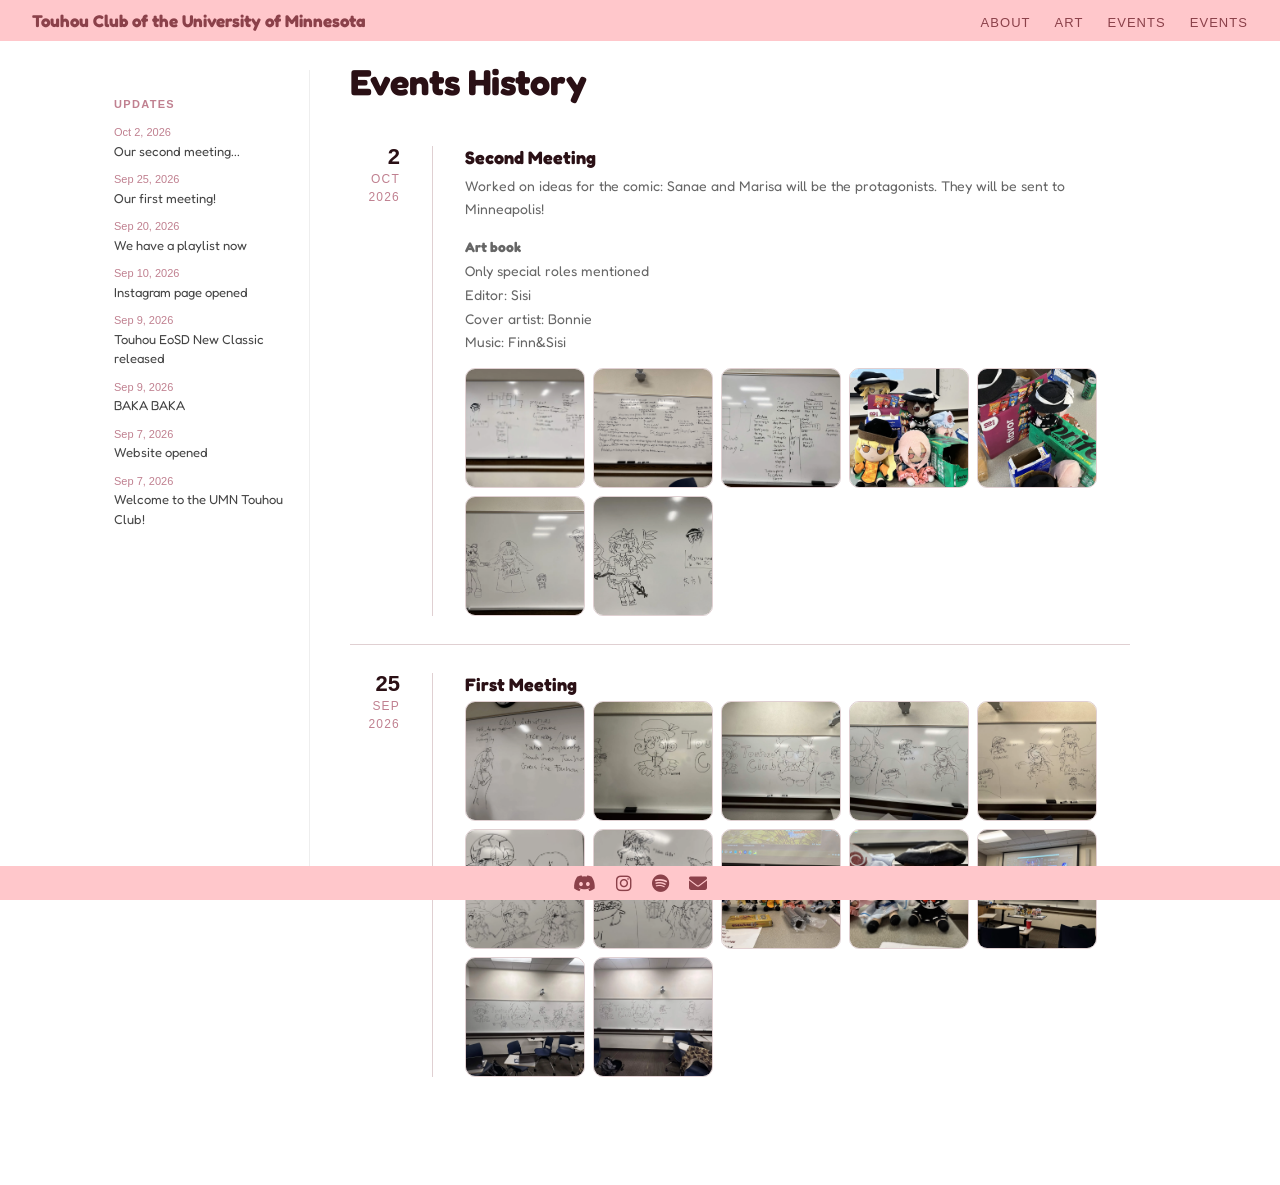
==== pages/events.html @ d6273430 "Merge branch 'main' of https://github.com/2humn/website" ====
<!DOCTYPE html>
<html lang="en">

<head>
  <meta charset="UTF-8">
  <meta name="viewport" content="width=device-width, initial-scale=1.0">
  <title>Events</title>
  <link href="../style.css" rel="stylesheet" type="text/css" media="all">
  <link rel="stylesheet" href="https://cdnjs.cloudflare.com/ajax/libs/font-awesome/6.5.0/css/all.min.css">
  <script src="../theme.js"></script>
</head>

<body>
  <div class="lightbox" id="lightbox" onclick="closeLightbox()">
    <span class="lightbox-close">✕</span>
    <img id="lightbox-img" src="" alt="" />
  </div>

  <div class="header">
    <h1 id="logo"><a href="../index.html">Touhou Club of the University of Minnesota</a></h1>
    <ul class="nav-links">
      <li><a href="../index.html">About</a></li>
      <li><a href="faa.html">Art</a></li>
      <li><a href="events.html">Events</a></li>
      <li><a href="join.html">Events</a></li>
    </ul>
  </div>

  <div class="page-layout">
    <aside class="sidebar-updates"></aside>
    <script src="../updates.js"></script>

    <main class="main events-main">
      <p class="hero-title">Events History</p>

      <div class="event-entry">
        <div class="event-meta">
          <div class="event-meta-date">2</div>
          <div class="event-meta-month">Oct</div>
          <div class="event-meta-year">2026</div>
        </div>
        <div class="event-divider"></div>
        <div class="event-body">
          <h3>Second Meeting</h3>
          <p>Worked on ideas for the comic: Sanae and Marisa will be the protagonists. They will be sent to Minneapolis!
          </p>
          <p>
            <strong>Art book</strong><br>
            Only special roles mentioned </br>
            Editor: Sisi </br>
            Cover artist: Bonnie </br>
            Music: Finn&Sisi
          </p>
          <div class="event-gallery">
            <img src="..\event_imgs\2\midwestern.png" onclick="openLightbox(this.src)">
            <img src="..\event_imgs\2\plot_ideas.png" onclick="openLightbox(this.src)">
            <img src="..\event_imgs\2\location_character_list.png" onclick="openLightbox(this.src)">
            <img src="..\event_imgs\2\fumos1.png" onclick="openLightbox(this.src)">
            <img src="..\event_imgs\2\fumos2.png" onclick="openLightbox(this.src)">
            <img src="..\event_imgs\2\draw1.png" onclick="openLightbox(this.src)">
            <img src="..\event_imgs\2\draw2.png" onclick="openLightbox(this.src)">
          </div>
        </div>
      </div>

      <div class="event-entry">
        <div class="event-meta">
          <div class="event-meta-date">25</div>
          <div class="event-meta-month">Sep</div>
          <div class="event-meta-year">2026</div>
        </div>
        <div class="event-divider"></div>
        <div class="event-body">
          <h3>First Meeting</h3>
          <div class="event-gallery">
            <img src="..\event_imgs\1\club_acticity.png" onclick="openLightbox(this.src)">
            <img src="..\event_imgs\1\draw1.png" onclick="openLightbox(this.src)">
            <img src="..\event_imgs\1\draw2.png" onclick="openLightbox(this.src)">
            <img src="..\event_imgs\1\draw3.png" onclick="openLightbox(this.src)">
            <img src="..\event_imgs\1\draw4.png" onclick="openLightbox(this.src)">
            <img src="..\event_imgs\1\draw5.png" onclick="openLightbox(this.src)">
            <img src="..\event_imgs\1\draw6.png" onclick="openLightbox(this.src)">
            <img src="..\event_imgs\1\fumos1.png" onclick="openLightbox(this.src)">
            <img src="..\event_imgs\1\fumos2.png" onclick="openLightbox(this.src)">
            <img src="..\event_imgs\1\game.png" onclick="openLightbox(this.src)">
            <img src="..\event_imgs\1\thc_1.png" onclick="openLightbox(this.src)">
            <img src="..\event_imgs\1\thc_2.png" onclick="openLightbox(this.src)">
          </div>
        </div>
      </div>

    </main>
  </div>

  <footer class="footer">
    <a href="https://discord.gg/XPkmejzgx" class="footer-icon" title="Discord"><i class="fa-brands fa-discord"></i></a>
    <a href="https://www.instagram.com/2humnclub" class="footer-icon" title="Instagram"><i
        class="fa-brands fa-instagram"></i></a>
    <a href="https://open.spotify.com/playlist/16VnuvSYcm5MkBt9EatOq9?si=581fd68eb5e04eec" class="footer-icon"
      title="Spotify"><i class="fa-brands fa-spotify"></i></a>
    <a href="mailto:2humn@tutanota.de" class="footer-icon" title="Email"><i class="fa-solid fa-envelope"></i></a>
  </footer>

  <script>
    function openLightbox(src) {
      document.getElementById('lightbox-img').src = src;
      document.getElementById('lightbox').classList.add('open');
    }
    function closeLightbox() {
      document.getElementById('lightbox').classList.remove('open');
    }
    document.addEventListener('keydown', e => {
      if (e.key === 'Escape') closeLightbox();
    });
  </script>

</body>

</html>
---- style.css ----
/* CSS is how you can add style to your website, such as colors, fonts, and positioning of your
   HTML content. To learn how to do something, just try searching Google for questions like
   "how to change link color." */

/* ── Please put all style things here! ── */

/* ── This is for the font, import others if you want! ── */
@import url('https://fonts.googleapis.com/css2?family=Fredoka:wght@400;500;600;700&display=swap');

:root {
  --color-primary: #ffc7cb;
  --color-accent: #c08090;
  --color-text-dark: #5a2a30;
  --color-text-deeper: #2a1015;
  --color-strip-bg: #fff8f8;
  --color-border: #e0d0d2;
  --color-author-bg: rgba(42, 16, 21, 0.7);
  --color-author-text: #f5dde2;
}

* {
  box-sizing: border-box;
  margin: 0;
  padding: 0;
  cursor: url('/cursor/reimu/reimu.png') 0 0, auto !important;
}

p,
h1,
h2,
h3,
h4,
h5,
h6,
span,
li {
  cursor: url('/cursor/reimu/reimu_select.png') 0 0, text !important;
}

a, button, [onclick], img, .theme-dot, .footer-icon, .footer-icon *, .cal-nav-btn, .cal-cell.has-event, .cal-cell.has-event span {
  cursor: url('/cursor/reimu/reimu_pointer.png') 0 0, pointer !important;
}

.main {
  padding-bottom: 60px;
}

body {
  background: #fff;
  font-family: "Fredoka", sans-serif;
  color: #2a2a2a;
}

/* ── This is for the index.html ── */

/* ── This is for the header ── */
.header {
  position: fixed;
  top: 0;
  left: 0;
  width: 100%;
  z-index: 999;
  background: var(--color-primary);
  display: flex;
  align-items: center;
  justify-content: space-between;
  padding: 10px 32px;
}


/* ── If we have any we should replace, now it is only the title ── */
#logo {
  font-size: 17px;
  font-weight: bold;
  color: var(--color-text-dark);
  cursor: pointer;
}

#logo a {
  text-decoration: none;
  color: inherit;
}

/* ── Navigation ── */
.nav-links {
  display: flex;
  gap: 24px;
  list-style: none;
}

.nav-links a {
  font-family: sans-serif;
  font-size: 13px;
  letter-spacing: 0.08em;
  color: var(--color-text-dark);
  text-decoration: none;
  text-transform: uppercase;
}

.nav-links a:hover {
  text-decoration: underline;
}

.page-layout {
  display: flex;
  align-items: flex-start;
  max-width: 1100px;
  margin: 0 auto;
  padding-top: 30px;
}

/* ── This is for the left side update card ── */
.sidebar-updates {
  width: 220px;
  flex-shrink: 0;
  position: sticky;
  top: 70px;
  padding: 28px 20px 28px 24px;
  border-right: 1px solid #eee;
  min-height: calc(100vh - 70px);
}

.sidebar-title {
  font-family: sans-serif;
  font-size: 11px;
  letter-spacing: 0.12em;
  text-transform: uppercase;
  color: var(--color-accent);
  margin-bottom: 14px;
}

.update-list {
  list-style: none;
  display: flex;
  flex-direction: column;
  gap: 10px;
}

.update-list li {
  font-size: 13px;
  color: #444;
  line-height: 1.5;
}

.update-date {
  display: block;
  font-family: sans-serif;
  font-size: 11px;
  color: var(--color-accent);
  margin-bottom: 1px;
}


/* ── This is for the main content ── */
.main {
  flex: 1;
  padding: 32px 40px 48px 36px;
  min-width: 0;
}

.hero {
  display: flex;
  justify-content: space-between;
  align-items: flex-start;
  gap: 24px;
  padding-bottom: 24px;
  border-bottom: 1px solid #e8e0e2;
  margin-bottom: 20px;
}

.hero-title {
  font-size: 36px;
  font-weight: bold;
  color: var(--color-text-deeper);
  line-height: 1.1;
  margin-bottom: 16px;
}

.hero-desc {
  font-size: 15px;
  color: #555;
  line-height: 1.7;
  max-width: 480px;
}

.event-strip {
  display: flex;
  align-items: center;
  gap: 16px;
  padding: 10px 16px;
  border-left: 3px solid var(--color-primary);
  background: var(--color-strip-bg);
  margin-bottom: 16px;
  flex-wrap: wrap;
}

.event-label {
  font-family: sans-serif;
  font-size: 10px;
  letter-spacing: 0.1em;
  text-transform: uppercase;
  color: var(--color-accent);
  white-space: nowrap;
}

.event-title {
  font-size: 15px;
  color: var(--color-text-deeper);
}

.event-location {
  font-size: 13px;
  color: #888;
}

.event-link {
  font-family: sans-serif;
  font-size: 12px;
  color: var(--color-accent);
  text-decoration: none;
  margin-left: auto;
  white-space: nowrap;
}

.event-link:hover {
  text-decoration: underline;
}

.main-content {
  margin-bottom: 28px;
  font-size: 15px;
  line-height: 1.75;
  color: #333;
}

.main-content h2 {
  font-size: 17px;
  margin-top: 20px;
  margin-bottom: 6px;
  color: var(--color-text-deeper);
}

.main-content p {
  margin-bottom: 10px;
}

.links-section {
  margin-bottom: 28px;
}

.links-section h2 {
  font-family: sans-serif;
  font-size: 11px;
  letter-spacing: 0.1em;
  text-transform: uppercase;
  color: var(--color-accent);
  margin-bottom: 10px;
}

.links-section a,
.links-section p {
  font-size: 14px;
  color: var(--color-text-dark);
  text-decoration: none;
  margin-bottom: 4px;
}

.links-section a:hover {
  text-decoration: underline;
}

.theme-circles {
  display: flex;
  gap: 8px;
  align-items: center;
  margin-top: 10px;
  margin-bottom: 16px;
}

.theme-dot {
  width: 20px;
  height: 20px;
  border-radius: 50%;
  border: none;
  cursor: pointer;
  transition: box-shadow 0.2s, transform 0.2s;
}

.theme-dot:hover {
  transform: scale(1.2);
}

.theme-dot.active {
  box-shadow: 0 0 0 2px rgba(0, 0, 0, 0.35);
}

.theme-dot {
  border: none;
}

.theme-dot[data-theme="scarlet"].active {
  box-shadow: 0 0 0 2px #e8919a;
}

.theme-dot[data-theme="sakura"].active {
  box-shadow: 0 0 0 2px #e8b8d8;
}

.theme-dot[data-theme="eientei"].active {
  box-shadow: 0 0 0 2px #9ab89a;
}

.theme-dot[data-theme="sanzu"].active {
  box-shadow: 0 0 0 2px #8aa8d0;
}

.theme-dot[data-theme="moriya"].active {
  box-shadow: 0 0 0 2px #66ff66;
}

.footer {
  position: fixed;
  bottom: 0;
  left: 0;
  width: 100%;
  background: var(--color-primary);
  display: flex;
  gap: 20px;
  align-items: center;
  justify-content: center;
  padding: 6px 32px;
  z-index: 999;
}

.footer-icon {
  color: var(--color-text-dark);
  font-size: 18px;
  text-decoration: none;
  transition: color 0.15s;
}

.footer-icon:hover {
  color: var(--color-text-deeper);
}

/* ── This is for the img display on the main page ── */
.hero-image {
  width: 200px;
  height: 200px;
  border-radius: 50%;
  background: #f5eaec;
  border: 1px solid var(--color-border);
  flex-shrink: 0;
  display: flex;
  align-items: center;
  justify-content: center;
  font-size: 12px;
  font-family: sans-serif;
}

.carousel {
  position: relative;
  width: 200px;
  height: 200px;
  border-radius: 50%;
  overflow: hidden;
}

.carousel img {
  position: absolute;
  width: 100%;
  height: 100%;
  object-fit: cover;
  display: block;
  opacity: 0;
  transition: opacity 0.5s ease;
  top: 0;
  left: 0;
}

.carousel img.active {
  opacity: 1;
}

.carousel-author {
  position: absolute;
  bottom: 10%;
  left: 50%;
  transform: translateX(-50%);
  background: var(--color-author-bg);
  color: var(--color-author-text);
  font-family: sans-serif;
  font-size: 11px;
  padding: 4px 10px;
  border-radius: 20px;
  white-space: nowrap;
  opacity: 0;
  transition: opacity 0.2s;
  pointer-events: none;
}

.carousel:hover .carousel-author {
  opacity: 1;
}

#touhou-calendar {
  background: var(--color-strip-bg);
  border: 1px solid var(--color-border);
  border-radius: 8px;
  padding: 12px;
  width: 100%;
  font-size: 0.85rem;
  box-sizing: border-box;
  margin-bottom: 24px;
}

.cal-header {
  display: flex;
  justify-content: space-between;
  align-items: center;
  margin-bottom: 8px;
  font-weight: bold;
  color: var(--color-text-dark);
}

.cal-header {
  display: flex;
  justify-content: space-between;
  align-items: center;
  margin-bottom: 8px;
  color: var(--color-text-dark);
}

.cal-title {
  font-weight: bold;
  font-size: 1rem;
  letter-spacing: 0.05em;
}

.cal-nav-btn {
  background: none;
  border: none;
  font-size: 1.2rem;
  color: var(--color-accent);
  transition: color 0.2s ease, transform 0.15s ease;
  padding: 0 4px;
  line-height: 1;
  cursor: pointer;
}

.cal-nav-btn:hover {
  color: var(--color-text-dark);
  transform: scale(1.3) rotate(45deg);
}

.cal-nav-btn:active {
  transform: scale(0.9) rotate(45deg);
}

.cal-grid {
  display: grid;
  grid-template-columns: repeat(7, 1fr);
  gap: 2px;
}

.cal-day-name {
  text-align: center;
  font-size: 0.7rem;
  color: var(--color-accent);
  font-weight: bold;
  padding: 2px 0;
}

.cal-cell {
  text-align: center;
  padding: 8px 0;
  border-radius: 4px;
  min-height: 50px;
  cursor: default;
}

.cal-cell.today {
  background: var(--color-primary);
  font-weight: bold;
}

.cal-cell.has-event {
  color: var(--color-accent);
  font-weight: bold;
  cursor: pointer;
}

.cal-cell.has-event:hover {
  background: var(--color-primary);
}

.cal-num {
  display: block;
  font-size: 0.95rem;
}

.cal-dot {
  font-size: 0.7rem;
  display: block;
}

.cal-today-msg {
  margin-top: 8px;
  padding: 6px;
  background: var(--color-primary);
  border-radius: 4px;
  font-size: 0.8rem;
  color: var(--color-text-dark);
  text-align: center;
}

.cal-event-detail {
  margin-top: 6px;
  padding: 6px;
  background: color-mix(in srgb, var(--color-primary) 40%, white);
  border: 1px solid var(--color-border);
  border-radius: 4px;
  font-size: 0.78rem;
  color: var(--color-text-dark);
  min-height: 0;
  line-height: 1.6;
}

.cal-credit {
  margin-top: 6px;
  font-size: 0.65rem;
  text-align: right;
  color: var(--color-text-dark);
}

.cal-credit a {
  color: var(--color-text-deeper);
  text-decoration: underline;
  text-underline-offset: 2px;
}

.cal-credit a:hover {
  color: var(--color-accent);
}

.cal-cell.empty {
  background: none;
}

/* ── This is for the index.html and general ── */

/* ── This is for the faa.html ── */
.gallery-main {
  max-width: 1200px;
  padding: 32px 48px 48px;
}

.gallery-grid {
  display: grid;
  grid-template-columns: repeat(auto-fill, minmax(280px, 1fr));
  gap: 24px;
  margin-top: 24px;
}

.gallery-item {
  display: flex;
  flex-direction: column;
  gap: 8px;
}

.gallery-item img {
  width: 100%;
  height: 320px;
  border-radius: 10px;
  object-fit: cover;
  border: 1px solid var(--color-border);
  display: block;
}

.gallery-item .art-author {
  font-family: sans-serif;
  font-size: 12px;
  color: var(--color-accent);
  letter-spacing: 0.06em;
}

/* ── Show the whole img when click ── */
.lightbox {
  display: none;
  position: fixed;
  inset: 0;
  background: rgba(0, 0, 0, 0.85);
  z-index: 9999;
  align-items: center;
  justify-content: center;
}

.lightbox.open {
  display: flex;
}

.lightbox img {
  max-width: 90vw;
  max-height: 85vh;
  object-fit: contain;
}

.lightbox-close {
  position: absolute;
  top: 20px;
  right: 28px;
  color: #fff;
  font-size: 28px;
  cursor: pointer;
}

/* ── This is for the faa.html ── */

/* ── This is for the events.html ── */

.events-main {
  max-width: 860px;
  padding: 32px 40px 80px;
}

.event-entry {
  display: flex;
  gap: 32px;
  padding: 28px 0;
  border-bottom: 1px solid var(--color-border);
  align-items: flex-start;
}

.event-entry:last-child {
  border-bottom: none;
}

.event-meta {
  flex-shrink: 0;
  width: 50px;
  text-align: right;
}

.event-meta-date {
  font-family: sans-serif;
  font-size: 22px;
  font-weight: bold;
  color: var(--color-text-deeper);
  line-height: 1;
}

.event-meta-month,
.event-meta-year {
  font-family: sans-serif;
  font-size: 12px;
  letter-spacing: 0.1em;
  text-transform: uppercase;
  color: var(--color-accent);
  margin-top: 4px;
}

.event-divider {
  width: 1px;
  background: var(--color-border);
  align-self: stretch;
  flex-shrink: 0;
}

.event-body {
  flex: 1;
  min-width: 0;
}

.event-body h3 {
  font-size: 18px;
  color: var(--color-text-deeper);
  margin-bottom: 6px;
}

.event-body p {
  font-size: 14px;
  color: #666;
  line-height: 1.7;
  margin-bottom: 14px;
}

.event-gallery {
  display: flex;
  gap: 8px;
  flex-wrap: wrap;
}

.event-gallery img {
  width: 120px;
  height: 120px;
  border-radius: 10px;
  object-fit: cover;
  border: 1px solid var(--color-border);
  cursor: pointer;
  transition: opacity 0.2s;
}

.event-gallery img:hover {
  opacity: 0.85;
}

/* ── This is for the events.html ── */

/* ── This is for the join.html ── */

.join-page .page-layout {
  grid-template-columns: 1fr;
}

/* ── This is for the join.html ── */
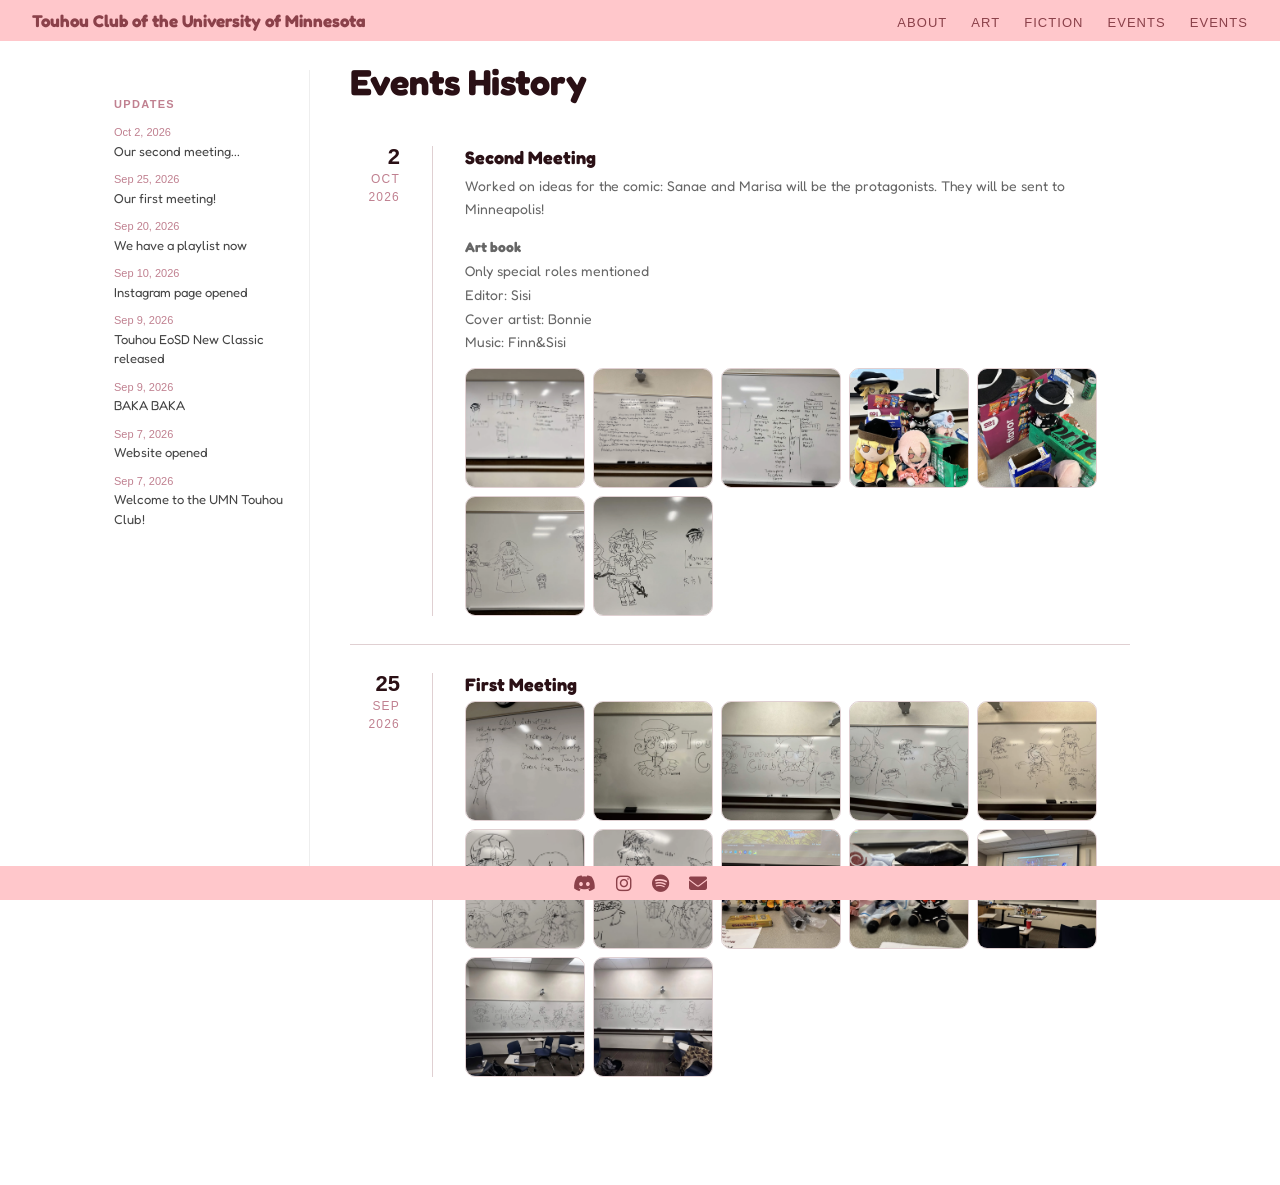
==== commit 9a40b6f1: "Fix cursor path and lost tab" ====
--- a/pages/events.html
+++ b/pages/events.html
@@ -21,6 +21,7 @@
     <ul class="nav-links">
       <li><a href="../index.html">About</a></li>
       <li><a href="faa.html">Art</a></li>
+      <li><a href="fafic.html">Fiction</a></li>
       <li><a href="events.html">Events</a></li>
       <li><a href="join.html">Events</a></li>
     </ul>
--- a/style.css
+++ b/style.css
@@ -22,23 +22,15 @@
   box-sizing: border-box;
   margin: 0;
   padding: 0;
-  cursor: url('/cursor/reimu/reimu.png') 0 0, auto !important;
-}
-
-p,
-h1,
-h2,
-h3,
-h4,
-h5,
-h6,
-span,
-li {
-  cursor: url('/cursor/reimu/reimu_select.png') 0 0, text !important;
+  cursor: url('cursor/reimu/reimu.png') 0 0, auto !important;
+}
+
+p, h1, h2, h3, h4, h5, h6, span, li {
+  cursor: url('cursor/reimu/reimu_select.png') 0 0, text !important;
 }
 
 a, button, [onclick], img, .theme-dot, .footer-icon, .footer-icon *, .cal-nav-btn, .cal-cell.has-event, .cal-cell.has-event span {
-  cursor: url('/cursor/reimu/reimu_pointer.png') 0 0, pointer !important;
+  cursor: url('cursor/reimu/reimu_pointer.png') 0 0, pointer !important;
 }
 
 .main {
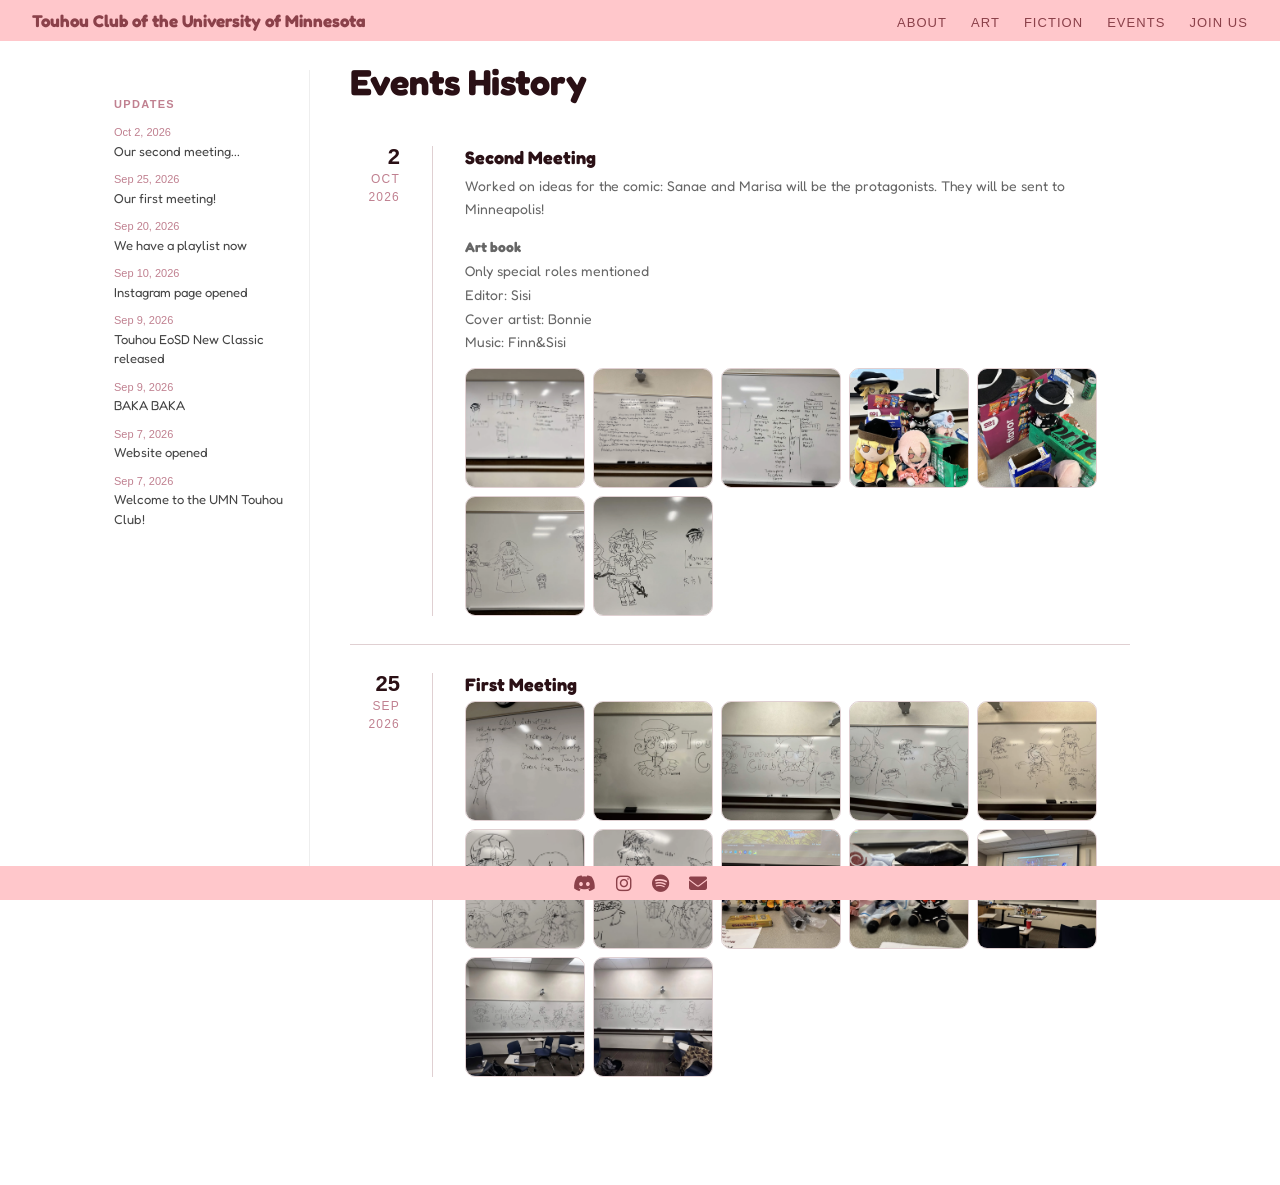
==== commit f10eb1b5: "Fix typo" ====
--- a/pages/events.html
+++ b/pages/events.html
@@ -23,7 +23,7 @@
       <li><a href="faa.html">Art</a></li>
       <li><a href="fafic.html">Fiction</a></li>
       <li><a href="events.html">Events</a></li>
-      <li><a href="join.html">Events</a></li>
+      <li><a href="join.html">Join Us</a></li>
     </ul>
   </div>
 
--- a/style.css
+++ b/style.css
@@ -22,15 +22,15 @@
   box-sizing: border-box;
   margin: 0;
   padding: 0;
-  cursor: url('cursor/reimu/reimu.png') 0 0, auto !important;
+  cursor: url('/website/cursor/reimu/reimu.png') 0 0, auto !important;
 }
 
 p, h1, h2, h3, h4, h5, h6, span, li {
-  cursor: url('cursor/reimu/reimu_select.png') 0 0, text !important;
+  cursor: url('/website/cursor/reimu/reimu_select.png') 0 0, text !important;
 }
 
 a, button, [onclick], img, .theme-dot, .footer-icon, .footer-icon *, .cal-nav-btn, .cal-cell.has-event, .cal-cell.has-event span {
-  cursor: url('cursor/reimu/reimu_pointer.png') 0 0, pointer !important;
+  cursor: url('/website/cursor/reimu/reimu_pointer.png') 0 0, pointer !important;
 }
 
 .main {
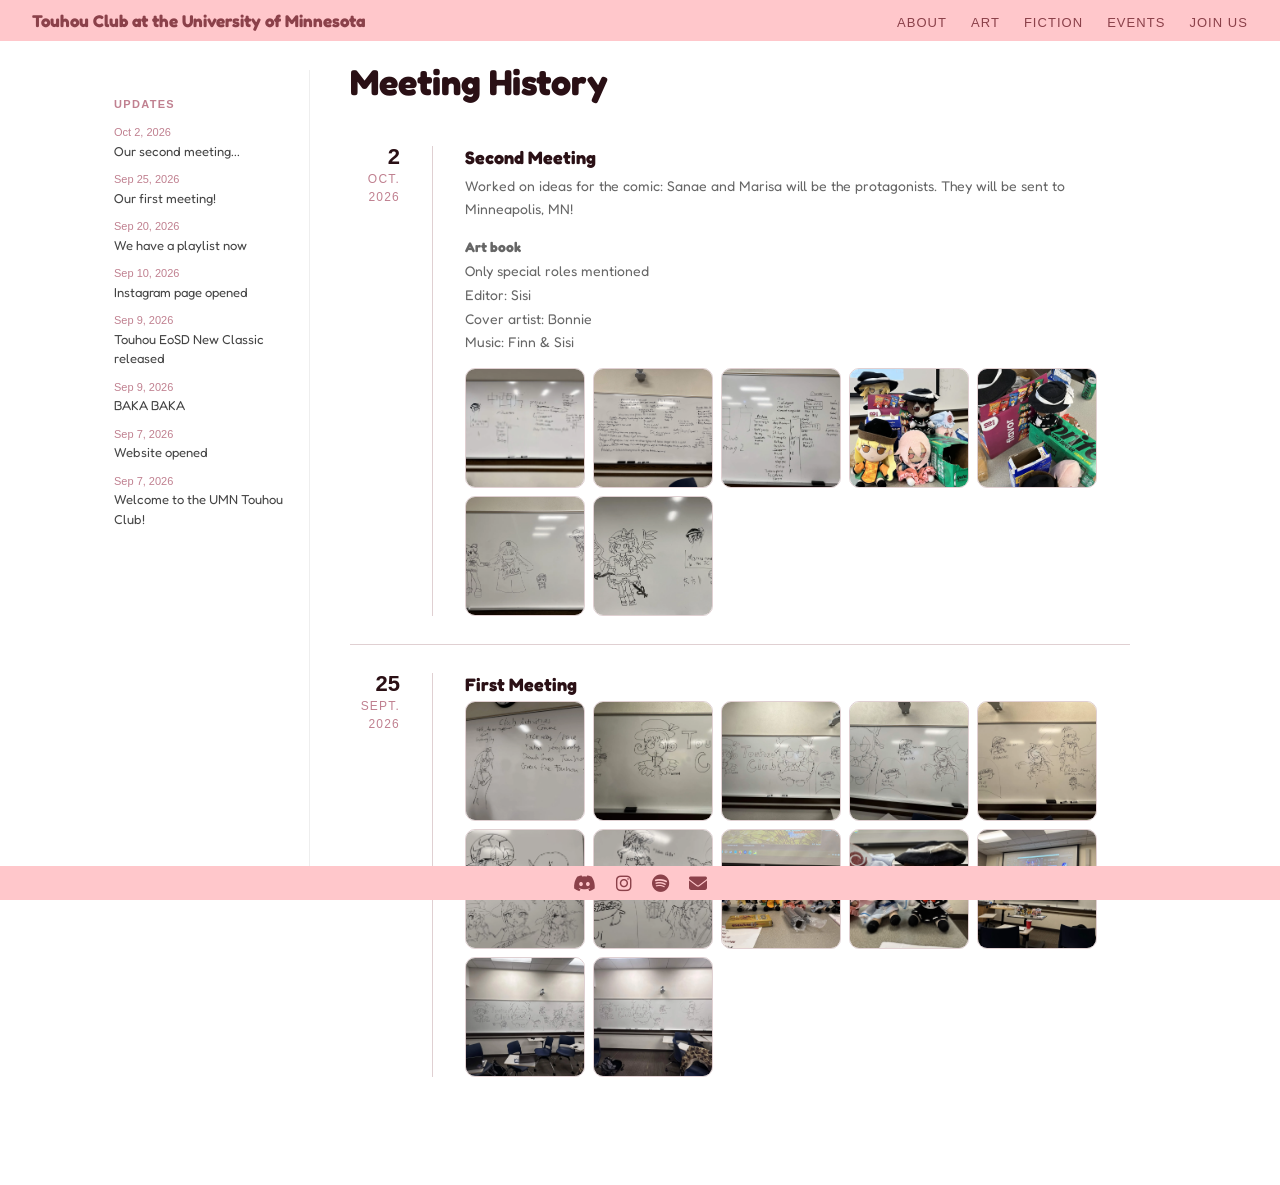
==== commit 8d9f1368: "Update event page titles and details" ====
--- a/pages/events.html
+++ b/pages/events.html
@@ -2,14 +2,20 @@
 <html lang="en">
 
 <head>
+  <script>
+  var texts = [
+  "Club Meetings!",
+  "Club Meetings, ze~",
+  ];
+  document.getElementById('lol').innerHTML = texts[Math.floor(Math.random()*texts.length)];
+  </script>
   <meta charset="UTF-8">
   <meta name="viewport" content="width=device-width, initial-scale=1.0">
-  <title>Events</title>
+  <title id="lol">lol</title>
   <link href="../style.css" rel="stylesheet" type="text/css" media="all">
   <link rel="stylesheet" href="https://cdnjs.cloudflare.com/ajax/libs/font-awesome/6.5.0/css/all.min.css">
   <script src="../theme.js"></script>
 </head>
-
 <body>
   <div class="lightbox" id="lightbox" onclick="closeLightbox()">
     <span class="lightbox-close">✕</span>
@@ -17,7 +23,7 @@
   </div>
 
   <div class="header">
-    <h1 id="logo"><a href="../index.html">Touhou Club of the University of Minnesota</a></h1>
+    <h1 id="logo"><a href="../index.html">Touhou Club at the University of Minnesota</a></h1>
     <ul class="nav-links">
       <li><a href="../index.html">About</a></li>
       <li><a href="faa.html">Art</a></li>
@@ -32,25 +38,25 @@
     <script src="../updates.js"></script>
 
     <main class="main events-main">
-      <p class="hero-title">Events History</p>
+      <p class="hero-title">Meeting History</p>
 
       <div class="event-entry">
         <div class="event-meta">
           <div class="event-meta-date">2</div>
-          <div class="event-meta-month">Oct</div>
+          <div class="event-meta-month">Oct.</div>
           <div class="event-meta-year">2026</div>
         </div>
         <div class="event-divider"></div>
         <div class="event-body">
           <h3>Second Meeting</h3>
-          <p>Worked on ideas for the comic: Sanae and Marisa will be the protagonists. They will be sent to Minneapolis!
+          <p>Worked on ideas for the comic: Sanae and Marisa will be the protagonists. They will be sent to Minneapolis, MN!
           </p>
           <p>
             <strong>Art book</strong><br>
             Only special roles mentioned </br>
             Editor: Sisi </br>
             Cover artist: Bonnie </br>
-            Music: Finn&Sisi
+            Music: Finn & Sisi
           </p>
           <div class="event-gallery">
             <img src="..\event_imgs\2\midwestern.png" onclick="openLightbox(this.src)">
@@ -67,7 +73,7 @@
       <div class="event-entry">
         <div class="event-meta">
           <div class="event-meta-date">25</div>
-          <div class="event-meta-month">Sep</div>
+          <div class="event-meta-month">Sept.</div>
           <div class="event-meta-year">2026</div>
         </div>
         <div class="event-divider"></div>
@@ -114,7 +120,6 @@
       if (e.key === 'Escape') closeLightbox();
     });
   </script>
-
 </body>
 
 </html>
